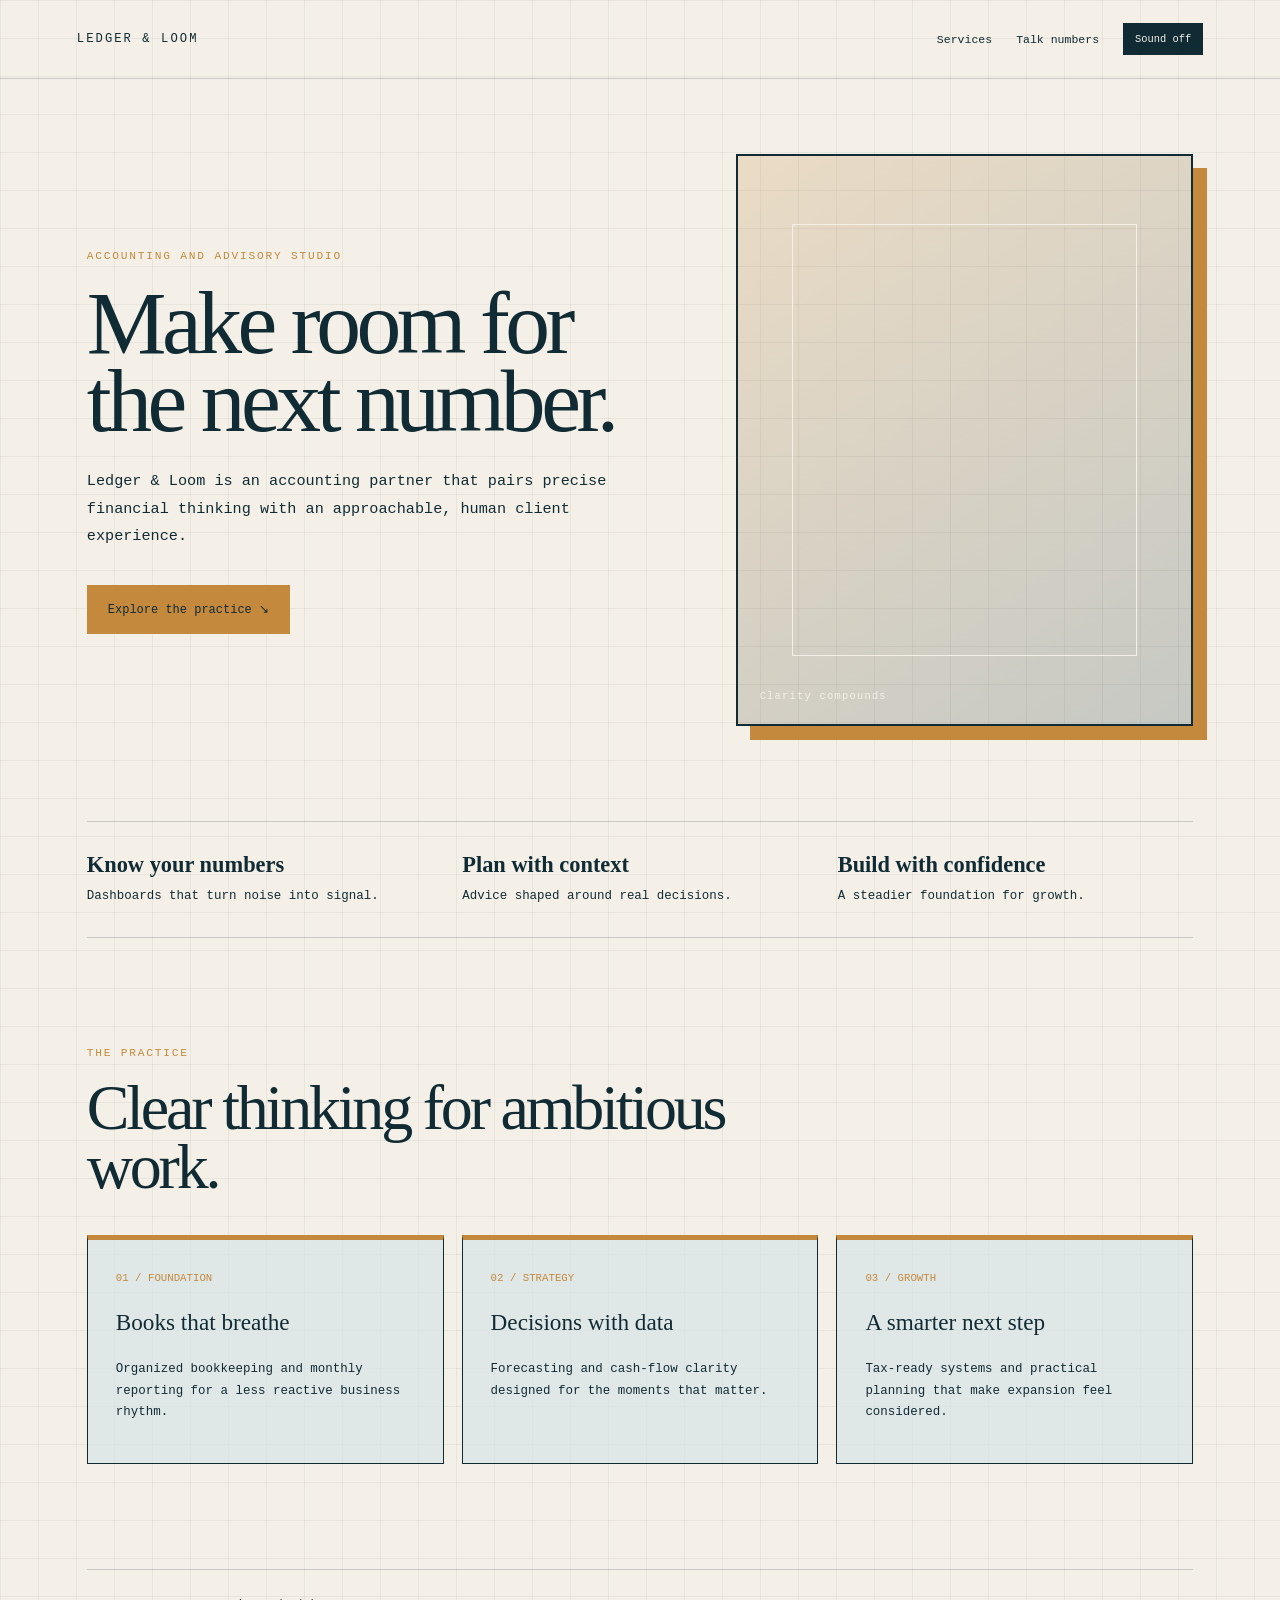
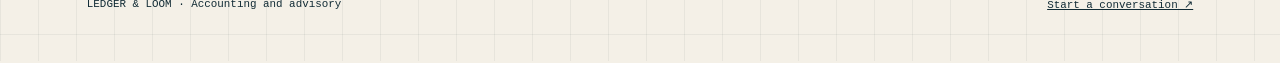
==== accounting/index.html @ 7c6228e2 "Organize portfolio examples as sibling websites" ====
<!doctype html>
<html lang="en">
<head>
    <meta charset="utf-8">
    <meta name="viewport" content="width=device-width, initial-scale=1">
    <title>LEDGER &amp; LOOM | Accounting and Advisory</title>
    <link rel="stylesheet" href="style.css">
</head>
<body class="concept-shell theme-accounting">
    <header class="concept-nav"><a class="concept-logo" href="#top">LEDGER &amp; LOOM</a><nav class="concept-nav-links"><a href="#services">Services</a><a href="#contact">Talk numbers</a><button class="sound-toggle" type="button">Sound off</button></nav></header>
    <main id="top" class="concept-main">
        <section class="concept-hero"><div><span class="concept-kicker">Accounting and advisory studio</span><h1>Make room for the next number.</h1><p>Ledger &amp; Loom is an accounting partner that pairs precise financial thinking with an approachable, human client experience.</p><a class="concept-cta" href="#services">Explore the practice <span>↘</span></a></div><div class="concept-art"><span class="art-label">Clarity compounds</span></div></section>
        <section class="concept-band"><div><strong>Know your numbers</strong><span>Dashboards that turn noise into signal.</span></div><div><strong>Plan with context</strong><span>Advice shaped around real decisions.</span></div><div><strong>Build with confidence</strong><span>A steadier foundation for growth.</span></div></section>
        <section id="services" class="concept-section"><span class="concept-kicker">The practice</span><h2>Clear thinking for ambitious work.</h2><div class="concept-grid"><article class="concept-card"><span class="concept-number">01 / FOUNDATION</span><h3>Books that breathe</h3><p>Organized bookkeeping and monthly reporting for a less reactive business rhythm.</p></article><article class="concept-card"><span class="concept-number">02 / STRATEGY</span><h3>Decisions with data</h3><p>Forecasting and cash-flow clarity designed for the moments that matter.</p></article><article class="concept-card"><span class="concept-number">03 / GROWTH</span><h3>A smarter next step</h3><p>Tax-ready systems and practical planning that make expansion feel considered.</p></article></div></section>
        <footer id="contact" class="concept-footer"><span>LEDGER &amp; LOOM · Accounting and advisory</span><a href="mailto:tigzizamazin@gmail.com">Start a conversation ↗</a></footer>
    </main>
    <script src="script.js"></script>
</body>
</html>
---- accounting/style.css ----
:root { --navy: #112b35; --gold: #c4893d; --paper: #f4f0e7; --blue: #d7e5e7; --line: rgba(17,43,53,.2); }
@import url('https://fonts.googleapis.com/css2?family=DM+Mono:wght@400;500&family=Fraunces:opsz,wght@9..144,500;9..144,700&display=swap');
* { box-sizing: border-box; }
html { scroll-behavior: smooth; }
body { background: var(--paper); color: var(--navy); font-family: 'DM Mono', monospace; margin: 0; overflow-x: hidden; }
a { color: inherit; }
.concept-shell { background-image: linear-gradient(rgba(17,43,53,.06) 1px, transparent 1px), linear-gradient(90deg, rgba(17,43,53,.06) 1px, transparent 1px); background-size: 38px 38px; min-height: 100vh; }
.concept-nav { align-items: center; border-bottom: 1px solid var(--line); display: flex; justify-content: space-between; padding: 23px 6vw; }
.concept-logo { font-size: .76rem; font-weight: 500; letter-spacing: .17em; text-decoration: none; }
.concept-nav-links { align-items: center; display: flex; gap: 24px; font-size: .72rem; }
.concept-nav-links a { text-decoration: none; }
.concept-nav-links a:hover { color: var(--gold); }
.sound-toggle { background: var(--navy); border: 0; color: var(--paper); cursor: pointer; font: inherit; font-size: .65rem; padding: 10px 12px; }
.sound-toggle.is-on { background: var(--gold); }
.concept-main { margin: auto; max-width: 1260px; padding: 0 6vw; }
.concept-hero { align-items: center; display: grid; gap: 7vw; grid-template-columns: 1.1fr .9fr; min-height: 77vh; padding: 75px 0 95px; }
.concept-kicker { color: var(--gold); font-size: .7rem; font-weight: 500; letter-spacing: .16em; text-transform: uppercase; }
.concept-hero h1, .concept-section h2 { font-family: 'Fraunces', Georgia, serif; font-weight: 500; letter-spacing: -.05em; }
.concept-hero h1 { font-size: clamp(3.4rem, 7vw, 7.5rem); line-height: .88; margin: 20px 0 27px; max-width: 760px; }
.concept-hero p { font-size: .95rem; line-height: 1.8; max-width: 560px; }
.concept-cta { background: var(--gold); color: var(--navy); display: inline-block; font-size: .75rem; margin-top: 20px; padding: 17px 21px; text-decoration: none; transition: box-shadow .3s, transform .3s; }
.concept-cta:hover { box-shadow: 7px 7px 0 var(--navy); transform: translate(-3px, -3px); }
.concept-art { aspect-ratio: 4 / 5; background: linear-gradient(145deg, rgba(196,137,61,.2), rgba(17,43,53,.2)), url('https://images.unsplash.com/photo-1554224155-6726b3ff858f?auto=format&fit=crop&w=1200&q=88') center/cover; border: 2px solid var(--navy); box-shadow: 14px 14px 0 var(--gold); position: relative; }
.concept-art::before { border: 1px solid var(--paper); content: ''; inset: 12%; position: absolute; }
.art-label { bottom: 22px; color: var(--paper); font-size: .65rem; left: 22px; letter-spacing: .12em; position: absolute; z-index: 1; }
.concept-band { border-block: 1px solid var(--line); display: grid; gap: 20px; grid-template-columns: repeat(3, 1fr); padding: 30px 0; }
.concept-band strong { display: block; font-family: 'Fraunces', Georgia, serif; font-size: 1.4rem; margin-bottom: 8px; }
.concept-band span, .concept-card p { font-size: .78rem; line-height: 1.7; }
.concept-section { padding: 105px 0; }
.concept-section h2 { font-size: clamp(2.6rem, 5vw, 5.3rem); line-height: .92; margin: 18px 0 38px; max-width: 760px; }
.concept-grid { display: grid; gap: 18px; grid-template-columns: repeat(3, 1fr); }
.concept-card { background: rgba(215,229,231,.68); border: 1px solid var(--navy); border-top: 5px solid var(--gold); padding: 28px; transition: transform .25s, background .25s; }
.concept-card:hover { background: var(--blue); transform: translateY(-6px); }
.concept-number { color: var(--gold); font-size: .67rem; }
.concept-card h3 { font-family: 'Fraunces', Georgia, serif; font-size: 1.45rem; font-weight: 500; }
.concept-footer { border-top: 1px solid var(--line); display: flex; justify-content: space-between; padding: 28px 0 50px; font-size: .68rem; }
@media (max-width: 760px) { .concept-nav { align-items: flex-start; flex-direction: column; gap: 18px; } .concept-nav-links { flex-wrap: wrap; gap: 12px 16px; } .concept-hero { grid-template-columns: 1fr; padding-top: 45px; } .concept-art { max-width: 420px; } .concept-band, .concept-grid { grid-template-columns: 1fr; } .concept-footer { flex-direction: column; gap: 18px; } }
@media (prefers-reduced-motion: reduce) { *, *::before, *::after { animation: none !important; scroll-behavior: auto !important; transition: none !important; } }
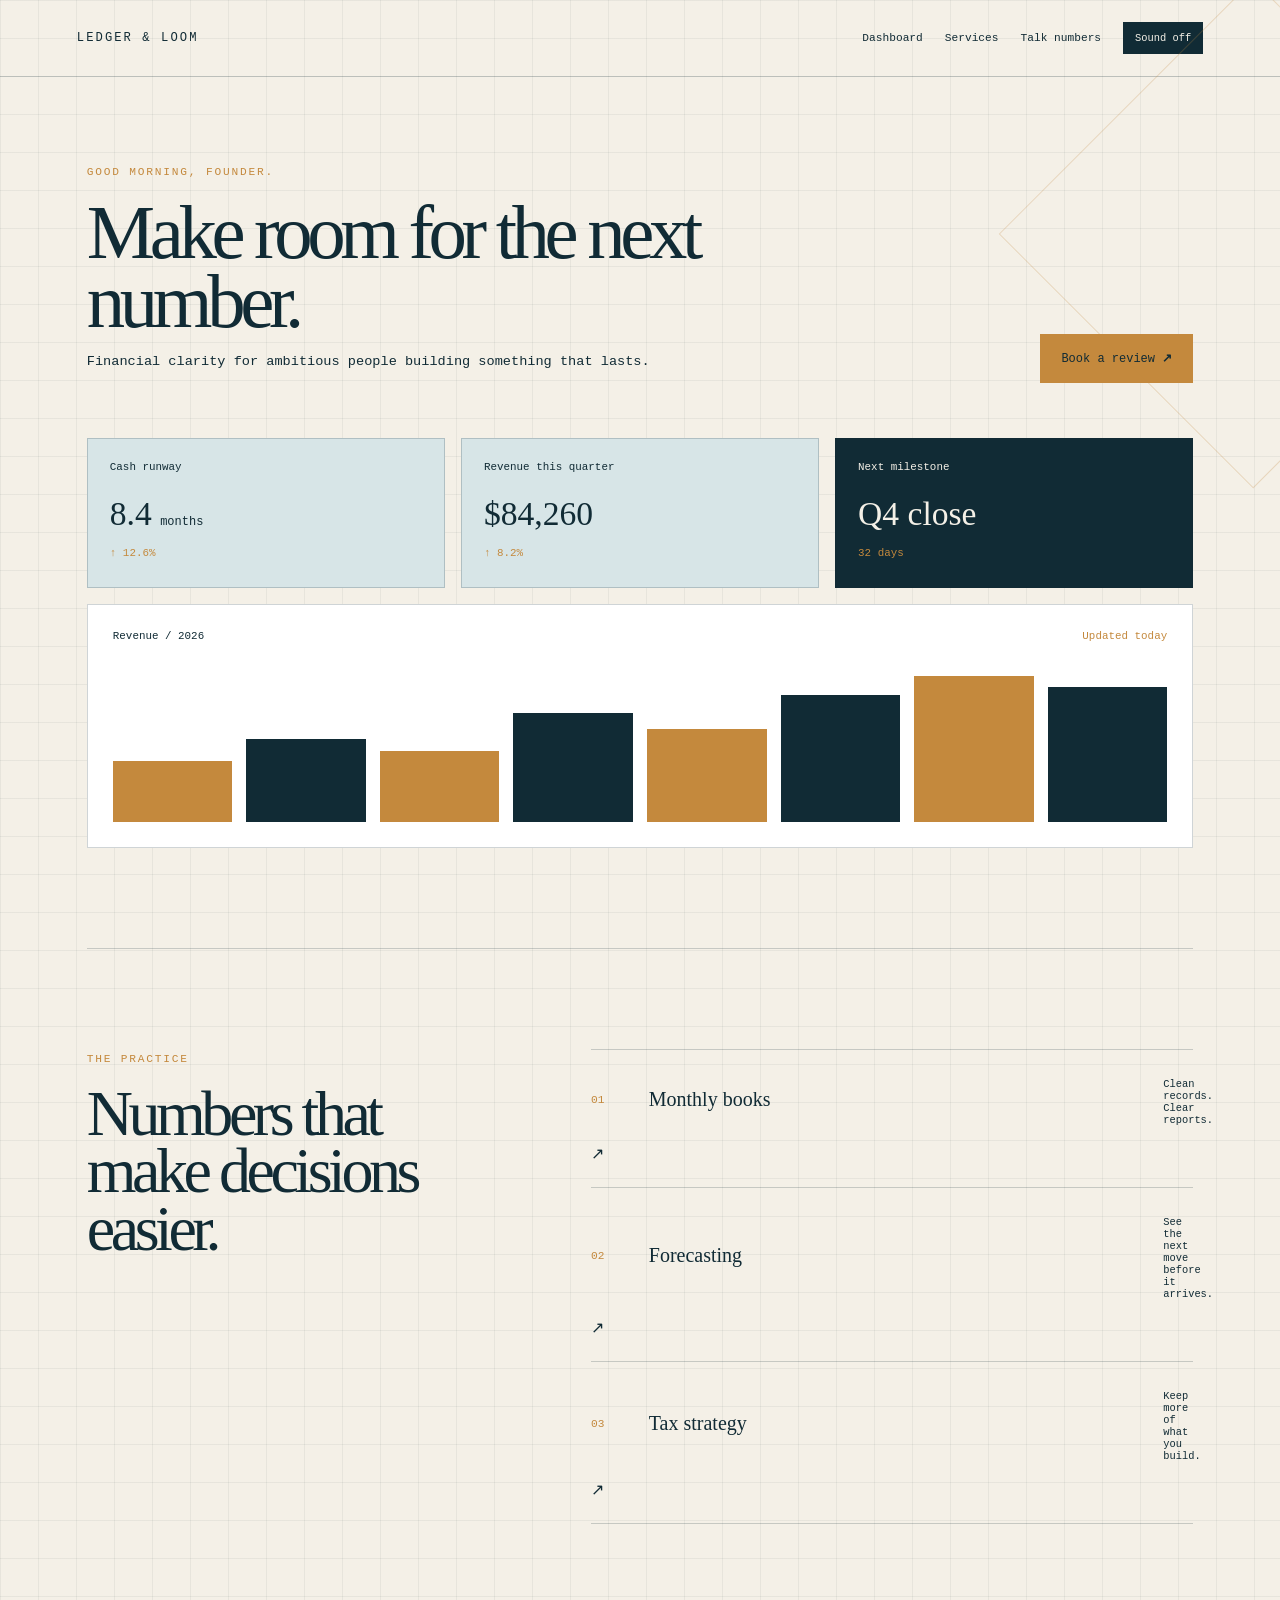
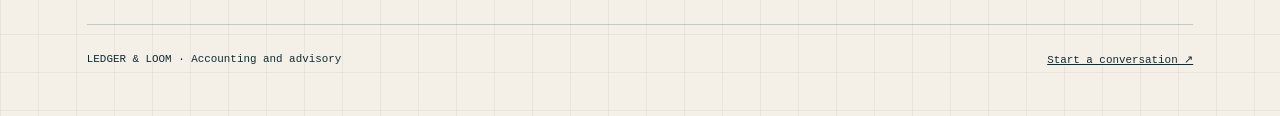
==== commit 01f02fc0: "Give portfolio examples distinct visual magic" ====
--- a/accounting/index.html
+++ b/accounting/index.html
@@ -7,11 +7,10 @@
     <link rel="stylesheet" href="style.css">
 </head>
 <body class="concept-shell theme-accounting">
-    <header class="concept-nav"><a class="concept-logo" href="#top">LEDGER &amp; LOOM</a><nav class="concept-nav-links"><a href="#services">Services</a><a href="#contact">Talk numbers</a><button class="sound-toggle" type="button">Sound off</button></nav></header>
-    <main id="top" class="concept-main">
-        <section class="concept-hero"><div><span class="concept-kicker">Accounting and advisory studio</span><h1>Make room for the next number.</h1><p>Ledger &amp; Loom is an accounting partner that pairs precise financial thinking with an approachable, human client experience.</p><a class="concept-cta" href="#services">Explore the practice <span>↘</span></a></div><div class="concept-art"><span class="art-label">Clarity compounds</span></div></section>
-        <section class="concept-band"><div><strong>Know your numbers</strong><span>Dashboards that turn noise into signal.</span></div><div><strong>Plan with context</strong><span>Advice shaped around real decisions.</span></div><div><strong>Build with confidence</strong><span>A steadier foundation for growth.</span></div></section>
-        <section id="services" class="concept-section"><span class="concept-kicker">The practice</span><h2>Clear thinking for ambitious work.</h2><div class="concept-grid"><article class="concept-card"><span class="concept-number">01 / FOUNDATION</span><h3>Books that breathe</h3><p>Organized bookkeeping and monthly reporting for a less reactive business rhythm.</p></article><article class="concept-card"><span class="concept-number">02 / STRATEGY</span><h3>Decisions with data</h3><p>Forecasting and cash-flow clarity designed for the moments that matter.</p></article><article class="concept-card"><span class="concept-number">03 / GROWTH</span><h3>A smarter next step</h3><p>Tax-ready systems and practical planning that make expansion feel considered.</p></article></div></section>
+    <header class="ledger-nav"><a class="concept-logo" href="#top">LEDGER &amp; LOOM</a><nav><a href="#dashboard">Dashboard</a><a href="#services">Services</a><a href="#contact">Talk numbers</a><button class="sound-toggle" type="button">Sound off</button></nav></header>
+    <main id="top" class="ledger-main"><section class="ledger-welcome"><div><span class="concept-kicker">Good morning, founder.</span><h1>Make room for the next number.</h1><p>Financial clarity for ambitious people building something that lasts.</p></div><a class="concept-cta" href="#contact">Book a review <b>↗</b></a></section>
+        <section id="dashboard" class="ledger-dashboard"><div class="metric-card"><span>Cash runway</span><strong>8.4 <small>months</small></strong><i>↑ 12.6%</i></div><div class="metric-card"><span>Revenue this quarter</span><strong>$84,260</strong><i>↑ 8.2%</i></div><div class="metric-card dark"><span>Next milestone</span><strong>Q4 close</strong><i>32 days</i></div><div class="ledger-chart"><div class="chart-label"><span>Revenue / 2026</span><b>Updated today</b></div><div class="bars"><i style="height:38%"></i><i style="height:52%"></i><i style="height:44%"></i><i style="height:68%"></i><i style="height:58%"></i><i style="height:79%"></i><i style="height:91%"></i><i style="height:84%"></i></div></div></section>
+        <section id="services" class="ledger-services"><div><span class="concept-kicker">The practice</span><h2>Numbers that make decisions easier.</h2></div><div class="ledger-table"><a href="#"><span>01</span><strong>Monthly books</strong><small>Clean records. Clear reports.</small><b>↗</b></a><a href="#"><span>02</span><strong>Forecasting</strong><small>See the next move before it arrives.</small><b>↗</b></a><a href="#"><span>03</span><strong>Tax strategy</strong><small>Keep more of what you build.</small><b>↗</b></a></div></section>
         <footer id="contact" class="concept-footer"><span>LEDGER &amp; LOOM · Accounting and advisory</span><a href="mailto:tigzizamazin@gmail.com">Start a conversation ↗</a></footer>
     </main>
     <script src="script.js"></script>
--- a/accounting/style.css
+++ b/accounting/style.css
@@ -36,3 +36,38 @@
 .concept-footer { border-top: 1px solid var(--line); display: flex; justify-content: space-between; padding: 28px 0 50px; font-size: .68rem; }
 @media (max-width: 760px) { .concept-nav { align-items: flex-start; flex-direction: column; gap: 18px; } .concept-nav-links { flex-wrap: wrap; gap: 12px 16px; } .concept-hero { grid-template-columns: 1fr; padding-top: 45px; } .concept-art { max-width: 420px; } .concept-band, .concept-grid { grid-template-columns: 1fr; } .concept-footer { flex-direction: column; gap: 18px; } }
 @media (prefers-reduced-motion: reduce) { *, *::before, *::after { animation: none !important; scroll-behavior: auto !important; transition: none !important; } }
+
+.ledger-nav { align-items: center; border-bottom: 1px solid var(--line); display: flex; justify-content: space-between; padding: 22px 6vw; }
+.ledger-nav nav { align-items: center; display: flex; gap: 22px; font-size: .7rem; }
+.ledger-nav nav a { text-decoration: none; }
+.ledger-main { margin: auto; max-width: 1260px; padding: 0 6vw; }
+.ledger-welcome { align-items: end; display: flex; justify-content: space-between; padding: 85px 0 55px; }
+.ledger-welcome h1 { font: 500 clamp(3rem, 6vw, 6.8rem)/.9 'Fraunces', Georgia, serif; letter-spacing: -.07em; margin: 18px 0; max-width: 800px; }
+.ledger-welcome p { font-size: .85rem; }
+.ledger-dashboard { display: grid; gap: 16px; grid-template-columns: repeat(3, 1fr); padding-bottom: 100px; }
+.metric-card { background: var(--blue); border: 1px solid var(--line); min-height: 150px; padding: 22px; }
+.metric-card.dark { background: var(--navy); color: var(--paper); }
+.metric-card span { display: block; font-size: .68rem; }
+.metric-card strong { display: block; font: 500 2.1rem 'Fraunces', Georgia, serif; margin: 22px 0 10px; }
+.metric-card strong small { font: .75rem 'DM Mono', monospace; }
+.metric-card i { color: var(--gold); font-size: .68rem; font-style: normal; }
+.ledger-chart { background: white; border: 1px solid var(--line); grid-column: 1 / -1; padding: 25px; }
+.chart-label { display: flex; justify-content: space-between; font-size: .68rem; }
+.chart-label b { color: var(--gold); font-weight: 400; }
+.bars { align-items: end; display: flex; gap: 14px; height: 160px; margin-top: 20px; }
+.bars i { background: var(--gold); display: block; flex: 1; min-height: 10px; }
+.bars i:nth-child(even) { background: var(--navy); }
+.ledger-services { border-top: 1px solid var(--line); display: grid; gap: 8vw; grid-template-columns: .8fr 1.2fr; padding: 100px 0; }
+.ledger-services h2 { font: 500 clamp(2.6rem, 5vw, 5.5rem)/.9 'Fraunces', Georgia, serif; letter-spacing: -.07em; margin: 18px 0; }
+.ledger-table { border-top: 1px solid var(--line); }
+.ledger-table a { align-items: center; border-bottom: 1px solid var(--line); display: grid; gap: 18px; grid-template-columns: 40px 1fr 30px; padding: 23px 0; text-decoration: none; }
+.ledger-table a:hover { color: var(--gold); }
+.ledger-table span { color: var(--gold); font-size: .7rem; }
+.ledger-table strong { display: block; font: 500 1.25rem 'Fraunces', Georgia, serif; }
+.ledger-table small { display: block; font-size: .65rem; margin-top: 5px; }
+.ledger-table b { font-weight: 400; }
+@media (max-width: 760px) { .ledger-nav { align-items: flex-start; flex-direction: column; gap: 18px; } .ledger-nav nav { flex-wrap: wrap; } .ledger-welcome { align-items: flex-start; flex-direction: column; gap: 20px; } .ledger-dashboard { grid-template-columns: 1fr; } .ledger-chart { grid-column: auto; } .ledger-services { grid-template-columns: 1fr; } }
+body::after { border: 1px solid rgba(196,137,61,.25); content: ''; height: 28vw; pointer-events: none; position: fixed; right: -12vw; top: 6%; transform: rotate(45deg); width: 28vw; z-index: 0; }
+.metric-card, .ledger-welcome, .ledger-table a { animation: ledger-in .7s ease-out both; }
+.metric-card:nth-child(2) { animation-delay: .1s; } .metric-card:nth-child(3) { animation-delay: .2s; } .ledger-chart { animation: ledger-in .7s .3s ease-out both; }
+@keyframes ledger-in { from { opacity: 0; transform: translateY(12px); } to { opacity: 1; transform: translateY(0); } }
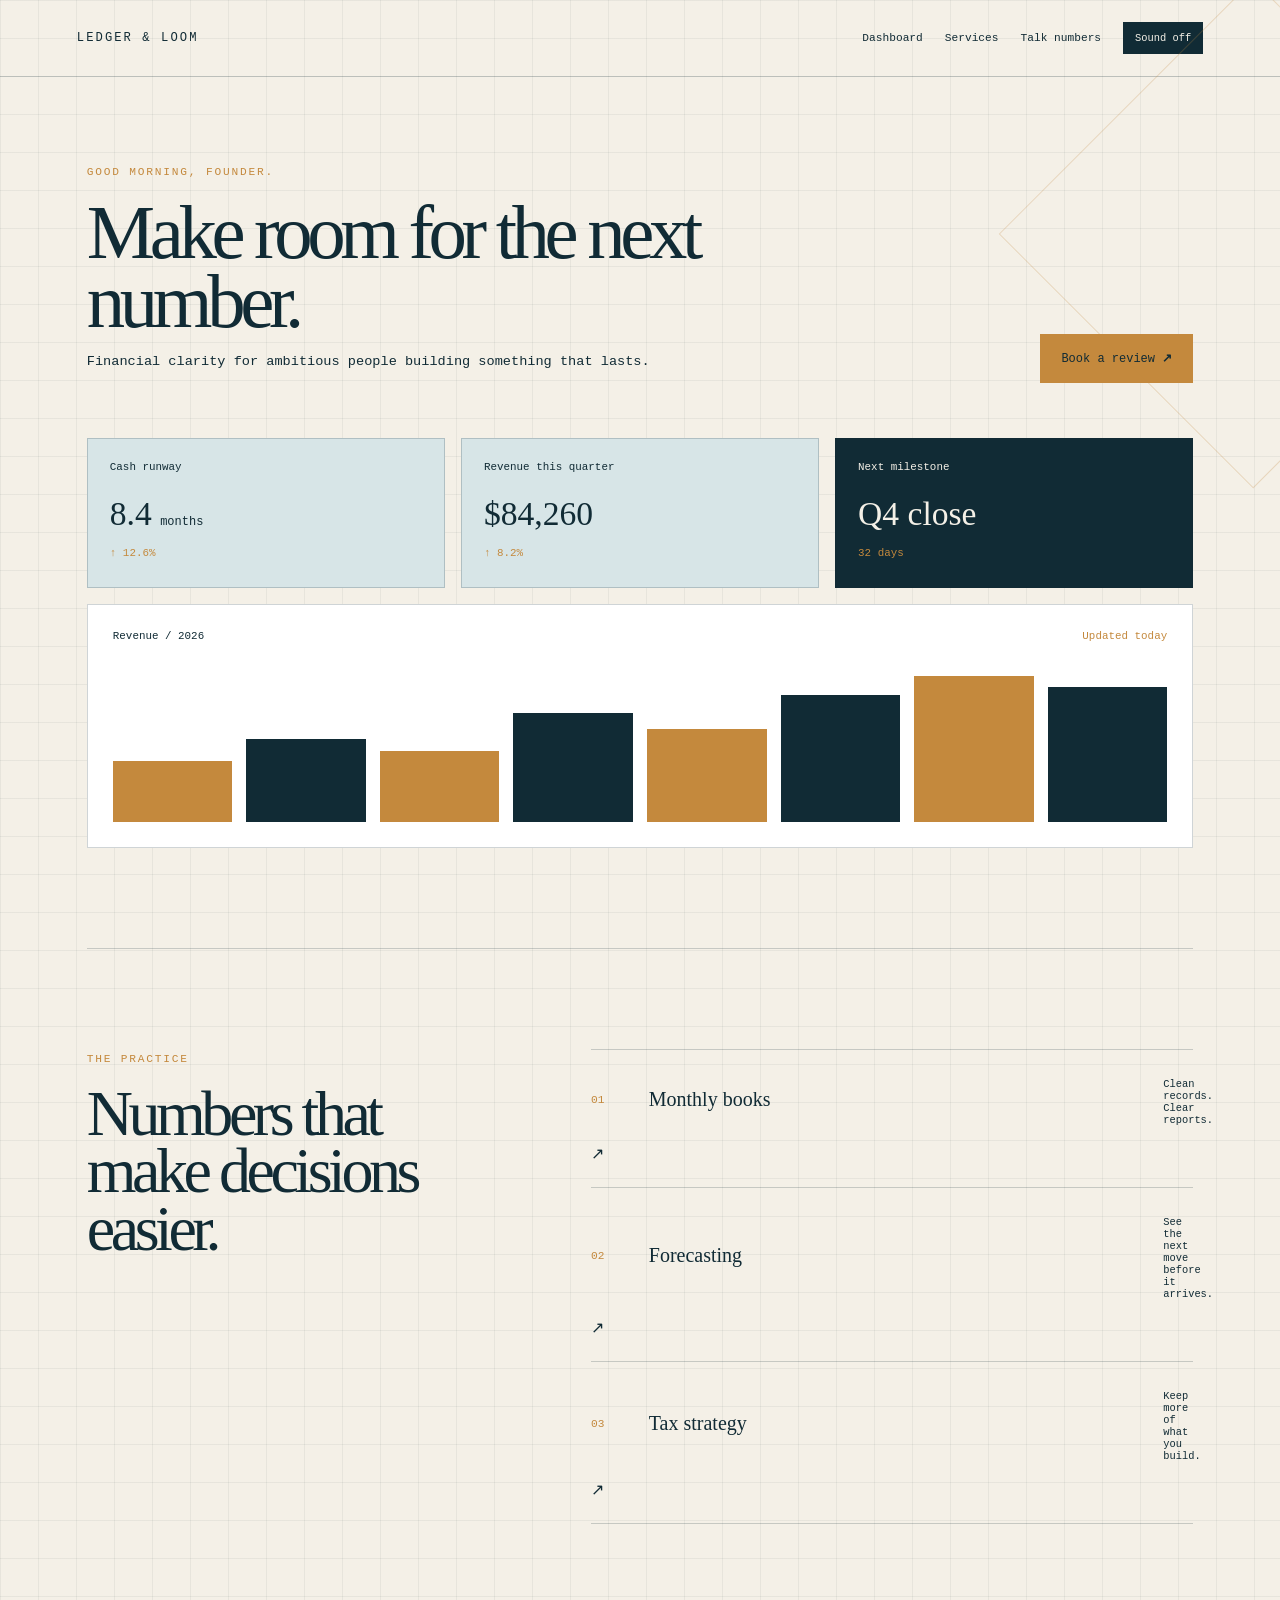
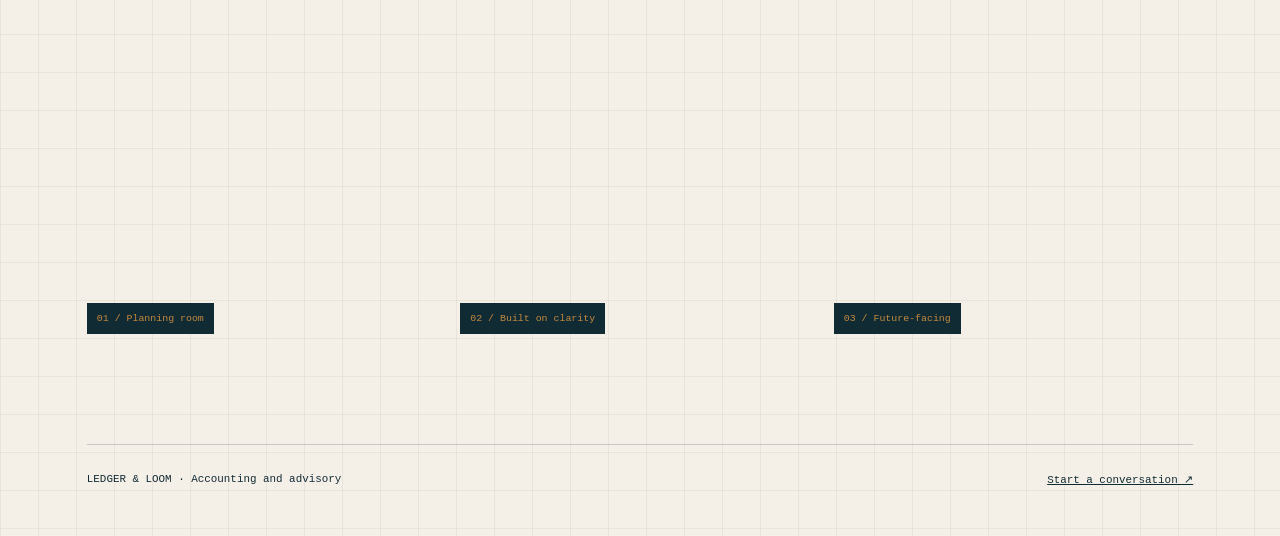
==== commit 3bfc0bae: "Expand advocacy content and site galleries" ====
--- a/accounting/index.html
+++ b/accounting/index.html
@@ -11,6 +11,7 @@
     <main id="top" class="ledger-main"><section class="ledger-welcome"><div><span class="concept-kicker">Good morning, founder.</span><h1>Make room for the next number.</h1><p>Financial clarity for ambitious people building something that lasts.</p></div><a class="concept-cta" href="#contact">Book a review <b>↗</b></a></section>
         <section id="dashboard" class="ledger-dashboard"><div class="metric-card"><span>Cash runway</span><strong>8.4 <small>months</small></strong><i>↑ 12.6%</i></div><div class="metric-card"><span>Revenue this quarter</span><strong>$84,260</strong><i>↑ 8.2%</i></div><div class="metric-card dark"><span>Next milestone</span><strong>Q4 close</strong><i>32 days</i></div><div class="ledger-chart"><div class="chart-label"><span>Revenue / 2026</span><b>Updated today</b></div><div class="bars"><i style="height:38%"></i><i style="height:52%"></i><i style="height:44%"></i><i style="height:68%"></i><i style="height:58%"></i><i style="height:79%"></i><i style="height:91%"></i><i style="height:84%"></i></div></div></section>
         <section id="services" class="ledger-services"><div><span class="concept-kicker">The practice</span><h2>Numbers that make decisions easier.</h2></div><div class="ledger-table"><a href="#"><span>01</span><strong>Monthly books</strong><small>Clean records. Clear reports.</small><b>↗</b></a><a href="#"><span>02</span><strong>Forecasting</strong><small>See the next move before it arrives.</small><b>↗</b></a><a href="#"><span>03</span><strong>Tax strategy</strong><small>Keep more of what you build.</small><b>↗</b></a></div></section>
+        <section class="ledger-gallery"><div class="ledger-photo ledger-photo-one"><span>01 / Planning room</span></div><div class="ledger-photo ledger-photo-two"><span>02 / Built on clarity</span></div><div class="ledger-photo ledger-photo-three"><span>03 / Future-facing</span></div></section>
         <footer id="contact" class="concept-footer"><span>LEDGER &amp; LOOM · Accounting and advisory</span><a href="mailto:tigzizamazin@gmail.com">Start a conversation ↗</a></footer>
     </main>
     <script src="script.js"></script>
--- a/accounting/style.css
+++ b/accounting/style.css
@@ -71,3 +71,10 @@
 .metric-card, .ledger-welcome, .ledger-table a { animation: ledger-in .7s ease-out both; }
 .metric-card:nth-child(2) { animation-delay: .1s; } .metric-card:nth-child(3) { animation-delay: .2s; } .ledger-chart { animation: ledger-in .7s .3s ease-out both; }
 @keyframes ledger-in { from { opacity: 0; transform: translateY(12px); } to { opacity: 1; transform: translateY(0); } }
+.ledger-gallery { display: grid; gap: 14px; grid-template-columns: repeat(3, 1fr); padding: 40px 0 110px; }
+.ledger-photo { background-position: center; background-size: cover; min-height: 270px; padding: 15px; position: relative; }
+.ledger-photo span { background: var(--navy); bottom: 0; color: var(--gold); font-size: .62rem; left: 0; padding: 10px; position: absolute; }
+.ledger-photo-one { background-image: url('https://images.unsplash.com/photo-1556761175-b413da4baf72?auto=format&fit=crop&w=900&q=88'); }
+.ledger-photo-two { background-image: url('https://images.unsplash.com/photo-1554224155-6726b3ff858f?auto=format&fit=crop&w=900&q=88'); }
+.ledger-photo-three { background-image: url('https://images.unsplash.com/photo-1553877522-43269d4ea984?auto=format&fit=crop&w=900&q=88'); }
+@media (max-width: 760px) { .ledger-gallery { grid-template-columns: 1fr; } }
